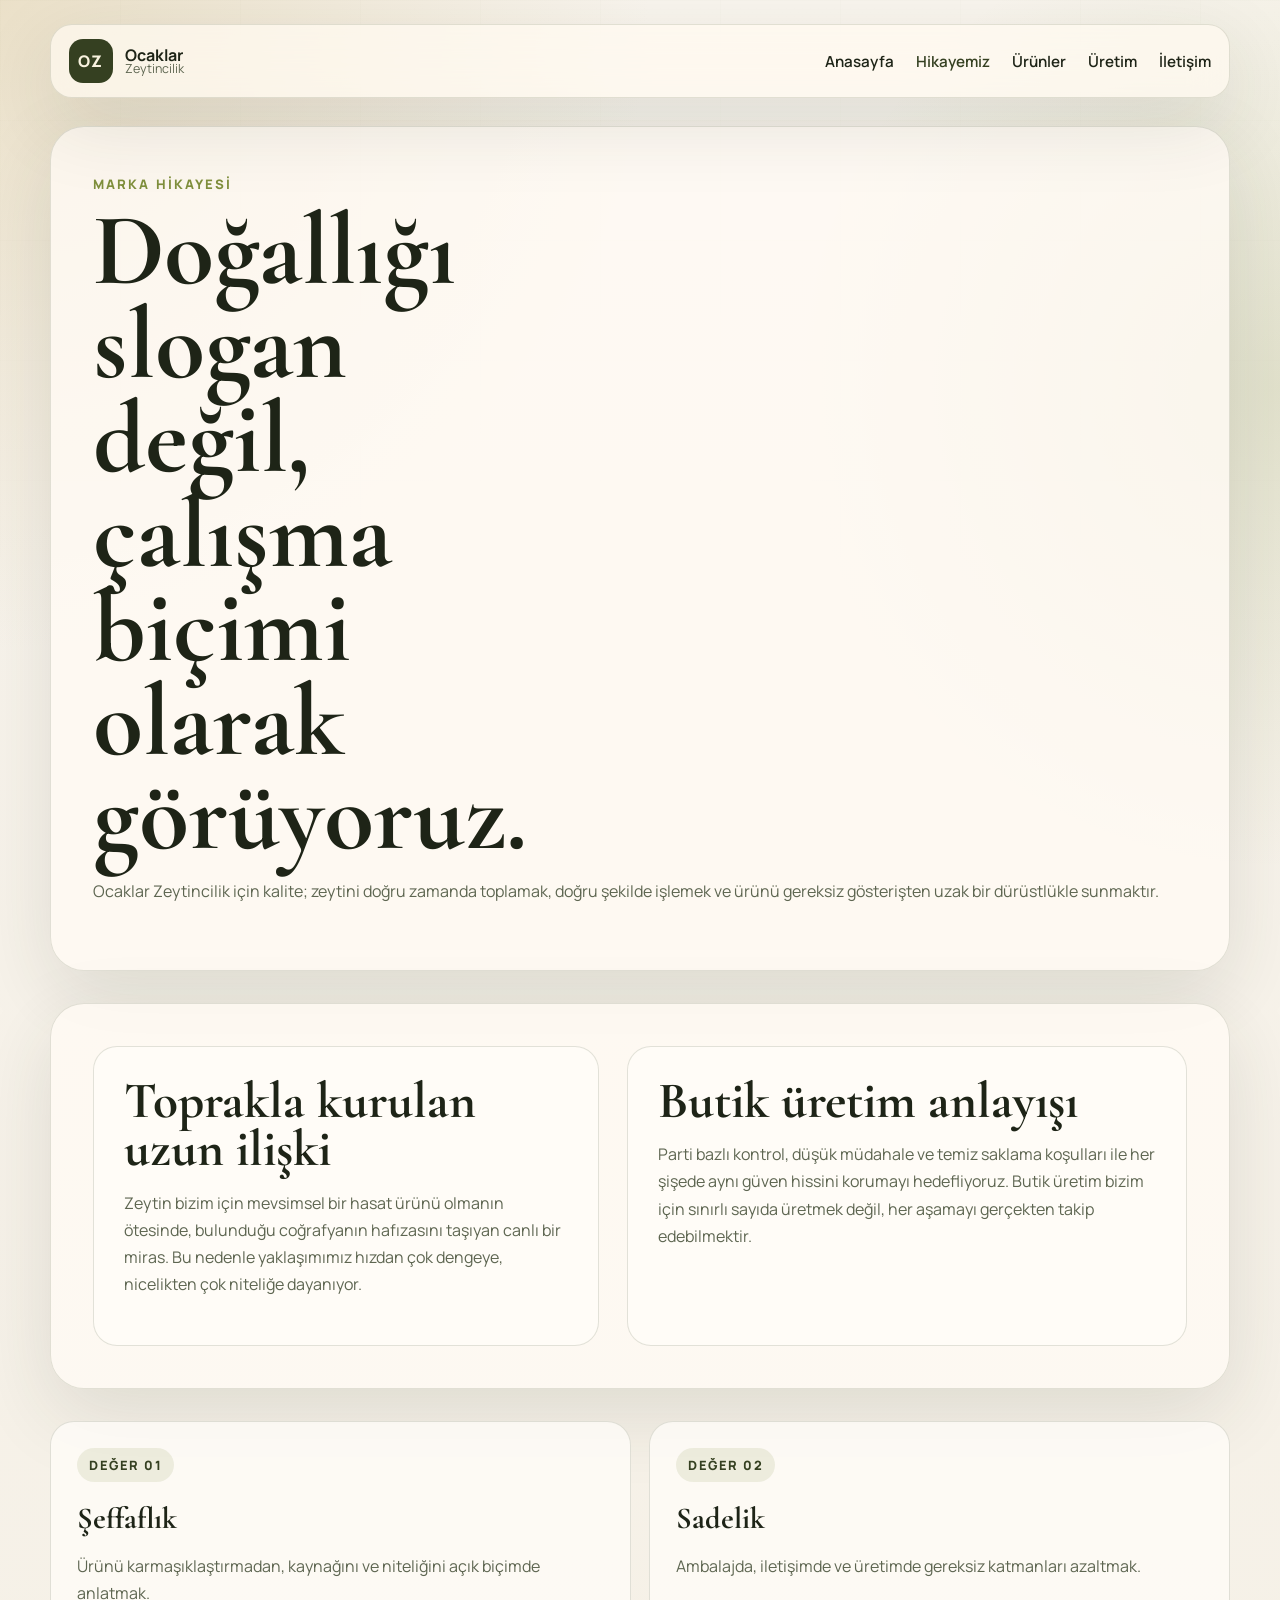
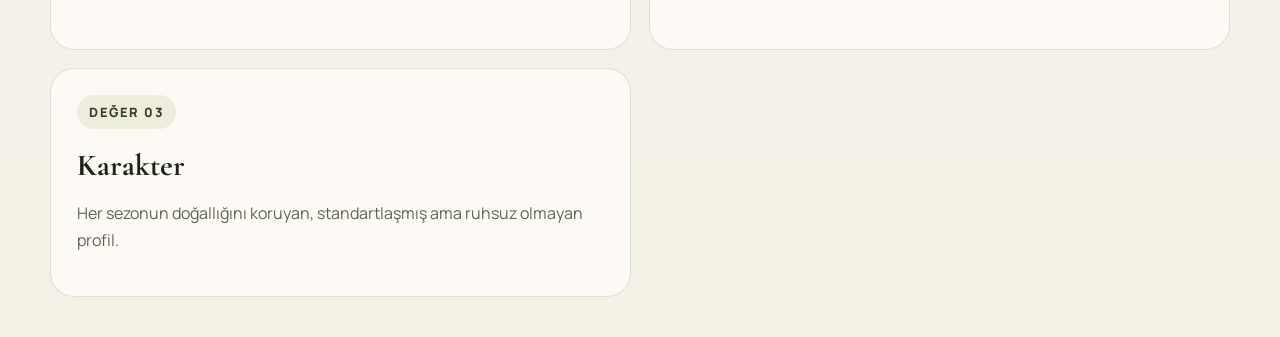
==== hikayemiz.html @ f16ac1ff "website" ====
<!doctype html>
<html lang="tr">
  <head>
    <meta charset="UTF-8" />
    <meta name="viewport" content="width=device-width, initial-scale=1.0" />
    <title>Hikayemiz | Ocaklar Zeytincilik</title>
    <meta
      name="description"
      content="Ocaklar Zeytincilik'in marka hikayesi, üretim yaklaşımı ve değerleri."
    />
    <link rel="preconnect" href="https://fonts.googleapis.com" />
    <link rel="preconnect" href="https://fonts.gstatic.com" crossorigin />
    <link
      href="https://fonts.googleapis.com/css2?family=Cormorant+Garamond:wght@500;600;700&family=Manrope:wght@400;500;600;700;800&display=swap"
      rel="stylesheet"
    />
    <link rel="stylesheet" href="styles.css" />
  </head>
  <body>
    <div class="page-shell">
      <header class="site-header">
        <a class="brand" href="index.html">
          <span class="brand-mark">OZ</span>
          <span class="brand-text">
            <strong>Ocaklar</strong>
            <span>Zeytincilik</span>
          </span>
        </a>
        <button class="menu-toggle" type="button" aria-expanded="false" aria-label="Menüyü aç">
          <span></span>
          <span></span>
        </button>
        <nav class="site-nav">
          <a href="index.html">Anasayfa</a>
          <a class="is-current" href="hikayemiz.html">Hikayemiz</a>
          <a href="urunler.html">Ürünler</a>
          <a href="uretim.html">Üretim</a>
          <a href="iletisim.html">İletişim</a>
        </nav>
      </header>

      <main>
        <section class="page-hero reveal">
          <p class="eyebrow">Marka Hikayesi</p>
          <h1>Doğallığı slogan değil, çalışma biçimi olarak görüyoruz.</h1>
          <p class="hero-text">
            Ocaklar Zeytincilik için kalite; zeytini doğru zamanda toplamak, doğru
            şekilde işlemek ve ürünü gereksiz gösterişten uzak bir dürüstlükle sunmaktır.
          </p>
        </section>

        <section class="story page-story">
          <div class="story-card reveal">
            <h2>Toprakla kurulan uzun ilişki</h2>
            <p>
              Zeytin bizim için mevsimsel bir hasat ürünü olmanın ötesinde, bulunduğu
              coğrafyanın hafızasını taşıyan canlı bir miras. Bu nedenle yaklaşımımız
              hızdan çok dengeye, nicelikten çok niteliğe dayanıyor.
            </p>
          </div>
          <div class="story-card reveal">
            <h2>Butik üretim anlayışı</h2>
            <p>
              Parti bazlı kontrol, düşük müdahale ve temiz saklama koşulları ile her
              şişede aynı güven hissini korumayı hedefliyoruz. Butik üretim bizim için
              sınırlı sayıda üretmek değil, her aşamayı gerçekten takip edebilmektir.
            </p>
          </div>
        </section>

        <section class="values-grid">
          <article class="product-card reveal">
            <span class="product-tag">Değer 01</span>
            <h3>Şeffaflık</h3>
            <p>Ürünü karmaşıklaştırmadan, kaynağını ve niteliğini açık biçimde anlatmak.</p>
          </article>
          <article class="product-card reveal">
            <span class="product-tag">Değer 02</span>
            <h3>Sadelik</h3>
            <p>Ambalajda, iletişimde ve üretimde gereksiz katmanları azaltmak.</p>
          </article>
          <article class="product-card reveal">
            <span class="product-tag">Değer 03</span>
            <h3>Karakter</h3>
            <p>Her sezonun doğallığını koruyan, standartlaşmış ama ruhsuz olmayan profil.</p>
          </article>
        </section>
      </main>
    </div>

    <script src="script.js"></script>
  </body>
</html>
---- styles.css ----
:root {
  --bg: #f5f0e6;
  --surface: rgba(255, 251, 244, 0.8);
  --surface-strong: #fffaf0;
  --card: rgba(40, 48, 30, 0.07);
  --text: #1e2417;
  --muted: #5e6651;
  --accent: #7f8f3c;
  --accent-deep: #354021;
  --accent-soft: #d8c79b;
  --line: rgba(53, 64, 33, 0.14);
  --shadow: 0 24px 80px rgba(42, 47, 29, 0.12);
}

* {
  box-sizing: border-box;
}

html {
  scroll-behavior: smooth;
}

body {
  margin: 0;
  font-family: "Manrope", sans-serif;
  color: var(--text);
  background:
    radial-gradient(circle at top left, rgba(217, 199, 155, 0.45), transparent 28%),
    radial-gradient(circle at right 20%, rgba(127, 143, 60, 0.18), transparent 24%),
    linear-gradient(180deg, #f9f5ee 0%, var(--bg) 100%);
}

body::before {
  content: "";
  position: fixed;
  inset: 0;
  pointer-events: none;
  background-image:
    linear-gradient(rgba(53, 64, 33, 0.03) 1px, transparent 1px),
    linear-gradient(90deg, rgba(53, 64, 33, 0.03) 1px, transparent 1px);
  background-size: 120px 120px;
  mask-image: linear-gradient(180deg, rgba(0, 0, 0, 0.35), transparent 75%);
}

.page-shell {
  width: min(1180px, calc(100% - 32px));
  margin: 24px auto 40px;
}

.site-header {
  position: sticky;
  top: 20px;
  z-index: 20;
  display: flex;
  align-items: center;
  justify-content: space-between;
  gap: 20px;
  padding: 14px 18px;
  border: 1px solid var(--line);
  border-radius: 22px;
  backdrop-filter: blur(18px);
  background: rgba(255, 250, 240, 0.72);
  box-shadow: var(--shadow);
}

.brand {
  display: inline-flex;
  align-items: center;
  gap: 12px;
  color: inherit;
  text-decoration: none;
}

.brand-mark {
  display: grid;
  place-items: center;
  width: 44px;
  height: 44px;
  border-radius: 14px;
  background: var(--accent-deep);
  color: #f8f2df;
  font-weight: 800;
  letter-spacing: 0.08em;
}

.brand-text {
  display: flex;
  flex-direction: column;
  line-height: 1;
}

.brand-text strong {
  font-size: 1rem;
}

.brand-text span {
  font-size: 0.78rem;
  color: var(--muted);
}

.site-nav {
  display: flex;
  align-items: center;
  gap: 22px;
}

.site-nav a {
  color: var(--text);
  text-decoration: none;
  font-weight: 600;
  font-size: 0.95rem;
}

.site-nav a.is-current {
  color: var(--accent-deep);
}

.menu-toggle {
  display: none;
  border: 0;
  padding: 0;
  width: 46px;
  height: 46px;
  border-radius: 14px;
  background: var(--accent-deep);
}

.menu-toggle span {
  display: block;
  width: 18px;
  height: 2px;
  margin: 5px auto;
  background: #fff7e5;
}

main {
  display: grid;
  gap: 32px;
  margin-top: 28px;
}

section {
  position: relative;
}

.hero,
.page-hero,
.story,
.products,
.process,
.contact,
.highlight {
  border: 1px solid var(--line);
  border-radius: 34px;
  background: var(--surface);
  box-shadow: var(--shadow);
}

.hero {
  display: grid;
  grid-template-columns: 1.2fr 0.8fr;
  gap: 28px;
  padding: 56px;
  min-height: 78vh;
  overflow: hidden;
}

.page-hero {
  padding: 48px 42px;
}

.hero::after {
  content: "";
  position: absolute;
  inset: auto -120px -140px auto;
  width: 320px;
  height: 320px;
  border-radius: 50%;
  background: radial-gradient(circle, rgba(127, 143, 60, 0.24), transparent 70%);
}

.eyebrow {
  margin: 0 0 10px;
  font-size: 0.82rem;
  font-weight: 800;
  letter-spacing: 0.16em;
  text-transform: uppercase;
  color: var(--accent);
}

h1,
h2,
h3 {
  margin: 0;
  font-family: "Cormorant Garamond", serif;
  font-weight: 700;
}

h1 {
  max-width: 10ch;
  font-size: clamp(3.8rem, 8vw, 6.4rem);
  line-height: 0.92;
}

h2 {
  font-size: clamp(2.2rem, 4vw, 3.4rem);
  line-height: 0.95;
}

h3 {
  font-size: 1.9rem;
}

.hero-text,
.story-card p,
.product-card p,
.timeline-item p,
.highlight p,
.contact-card p {
  color: var(--muted);
  line-height: 1.7;
  font-size: 1rem;
}

.hero-actions {
  display: flex;
  flex-wrap: wrap;
  gap: 14px;
  margin: 28px 0 30px;
}

.button {
  display: inline-flex;
  align-items: center;
  justify-content: center;
  min-height: 52px;
  padding: 0 22px;
  border-radius: 999px;
  border: 1px solid transparent;
  text-decoration: none;
  font-weight: 700;
  transition: transform 180ms ease, background-color 180ms ease, border-color 180ms ease;
}

.button:hover {
  transform: translateY(-2px);
}

.button-primary {
  background: var(--accent-deep);
  color: #fff7e5;
}

.button-secondary {
  color: var(--accent-deep);
  border-color: rgba(53, 64, 33, 0.16);
  background: rgba(255, 255, 255, 0.5);
}

.hero-metrics {
  display: grid;
  grid-template-columns: repeat(3, minmax(0, 1fr));
  gap: 14px;
  padding: 0;
  margin: 0;
  list-style: none;
}

.hero-metrics li,
.product-card,
.timeline-item,
.story-card,
.contact-card,
.contact-form {
  border: 1px solid var(--line);
  border-radius: 24px;
  background: rgba(255, 253, 248, 0.75);
}

.hero-metrics li {
  padding: 18px;
}

.hero-metrics strong {
  display: block;
  margin-bottom: 8px;
}

.hero-metrics span {
  color: var(--muted);
  font-size: 0.92rem;
  line-height: 1.5;
}

.hero-visual {
  position: relative;
  display: grid;
  place-items: center;
}

.olive-card {
  position: relative;
  width: min(100%, 420px);
  min-height: 520px;
  padding: 26px;
  border-radius: 34px;
  background:
    linear-gradient(180deg, rgba(39, 49, 26, 0.96), rgba(69, 82, 42, 0.92)),
    var(--accent-deep);
  color: #fff7e5;
  overflow: hidden;
}

.olive-badge {
  display: inline-flex;
  padding: 10px 14px;
  border-radius: 999px;
  background: rgba(255, 247, 229, 0.12);
  backdrop-filter: blur(10px);
  font-size: 0.85rem;
  font-weight: 700;
}

.olive-pattern {
  position: absolute;
  inset: 0;
  background:
    radial-gradient(circle at 20% 22%, rgba(216, 199, 155, 0.22), transparent 18%),
    radial-gradient(circle at 78% 30%, rgba(216, 199, 155, 0.14), transparent 16%),
    radial-gradient(circle at 50% 78%, rgba(255, 247, 229, 0.1), transparent 22%);
}

.olive-content {
  position: absolute;
  left: 26px;
  right: 26px;
  bottom: 30px;
}

.olive-content p,
.olive-content span {
  margin: 0;
}

.olive-content p {
  margin-bottom: 8px;
  font-size: 0.85rem;
  letter-spacing: 0.16em;
  text-transform: uppercase;
}

.olive-content h2 {
  margin-bottom: 10px;
  font-size: clamp(2.7rem, 5vw, 4.1rem);
}

.olive-content span {
  display: block;
  max-width: 18ch;
  color: rgba(255, 247, 229, 0.8);
}

.floating-note {
  position: absolute;
  right: 12px;
  bottom: 24px;
  display: grid;
  gap: 6px;
  padding: 16px 18px;
  border: 1px solid rgba(255, 247, 229, 0.2);
  border-radius: 22px;
  backdrop-filter: blur(16px);
  background: rgba(255, 250, 240, 0.78);
  box-shadow: 0 20px 40px rgba(26, 31, 18, 0.16);
}

.section-grid,
.products,
.process,
.contact,
.highlight {
  padding: 42px;
}

.page-links,
.values-grid {
  display: grid;
  grid-template-columns: repeat(2, minmax(0, 1fr));
  gap: 18px;
}

.link-card {
  display: grid;
  gap: 10px;
  padding: 28px;
  border: 1px solid var(--line);
  border-radius: 28px;
  background: rgba(255, 253, 248, 0.78);
  color: inherit;
  text-decoration: none;
  box-shadow: var(--shadow);
  transition: transform 180ms ease, border-color 180ms ease;
}

.link-card:hover {
  transform: translateY(-4px);
  border-color: rgba(53, 64, 33, 0.24);
}

.link-card span {
  color: var(--muted);
  line-height: 1.6;
}

.section-intro {
  display: grid;
  gap: 10px;
  max-width: 760px;
  margin-bottom: 28px;
}

.story {
  display: grid;
  grid-template-columns: 0.95fr 1.05fr;
  gap: 28px;
  padding: 42px;
}

.story-card {
  padding: 30px;
}

.product-grid,
.timeline,
.contact-panel {
  display: grid;
  gap: 18px;
}

.product-grid {
  grid-template-columns: repeat(3, minmax(0, 1fr));
}

.page-products,
.page-timeline {
  margin-top: 0;
}

.product-card,
.timeline-item,
.contact-card,
.contact-form {
  padding: 26px;
}

.product-tag {
  display: inline-flex;
  margin-bottom: 18px;
  padding: 8px 12px;
  border-radius: 999px;
  background: rgba(127, 143, 60, 0.12);
  color: var(--accent-deep);
  font-size: 0.8rem;
  font-weight: 800;
  letter-spacing: 0.12em;
  text-transform: uppercase;
}

.product-card ul {
  padding-left: 18px;
  margin: 18px 0 0;
  color: var(--muted);
}

.timeline {
  grid-template-columns: repeat(4, minmax(0, 1fr));
}

.timeline-item span {
  display: inline-flex;
  margin-bottom: 18px;
  color: var(--accent);
  font-weight: 800;
}

.highlight {
  display: grid;
  grid-template-columns: 0.9fr 1.1fr;
  gap: 20px;
  align-items: center;
  background:
    linear-gradient(135deg, rgba(53, 64, 33, 0.96), rgba(86, 96, 52, 0.9)),
    var(--accent-deep);
  color: #fff7e5;
}

.highlight .eyebrow,
.highlight p {
  color: rgba(255, 247, 229, 0.78);
}

.contact-panel {
  grid-template-columns: 0.8fr 1.2fr;
}

.contact-card {
  display: flex;
  flex-direction: column;
  gap: 14px;
}

.contact-card a {
  color: var(--accent-deep);
  text-decoration: none;
  font-weight: 700;
}

.contact-form {
  display: grid;
  gap: 16px;
}

.contact-form label {
  display: grid;
  gap: 8px;
  font-weight: 700;
}

.contact-form input,
.contact-form textarea {
  width: 100%;
  border: 1px solid rgba(53, 64, 33, 0.16);
  border-radius: 18px;
  padding: 14px 16px;
  font: inherit;
  color: var(--text);
  background: rgba(255, 255, 255, 0.74);
}

.contact-form textarea {
  resize: vertical;
  min-height: 130px;
}

.reveal {
  opacity: 0;
  transform: translateY(22px);
  transition: opacity 700ms ease, transform 700ms ease;
}

.reveal.is-visible {
  opacity: 1;
  transform: translateY(0);
}

@media (max-width: 980px) {
  .hero,
  .page-links,
  .values-grid,
  .story,
  .highlight,
  .contact-panel,
  .product-grid,
  .timeline {
    grid-template-columns: 1fr;
  }

  .hero {
    min-height: auto;
    padding: 32px;
  }

  .hero-metrics {
    grid-template-columns: 1fr;
  }

  .floating-note {
    right: auto;
    left: 18px;
    bottom: 18px;
  }
}

@media (max-width: 720px) {
  .page-shell {
    width: min(100% - 20px, 100%);
    margin-top: 12px;
  }

  .site-header {
    top: 10px;
    padding: 12px 14px;
  }

  .site-nav {
    position: absolute;
    top: calc(100% + 10px);
    left: 0;
    right: 0;
    display: none;
    flex-direction: column;
    align-items: flex-start;
    padding: 18px;
    border: 1px solid var(--line);
    border-radius: 22px;
    background: rgba(255, 250, 240, 0.96);
    box-shadow: var(--shadow);
  }

  .site-nav.is-open {
    display: flex;
  }

  .menu-toggle {
    display: inline-block;
  }

  .section-grid,
  .products,
  .process,
  .contact,
  .highlight,
  .story,
  .page-hero {
    padding: 26px 20px;
    border-radius: 28px;
  }

  h1 {
    max-width: none;
    font-size: clamp(3rem, 16vw, 4.4rem);
  }

  h2 {
    font-size: clamp(2rem, 9vw, 2.8rem);
  }

  .olive-card {
    min-height: 420px;
  }
}
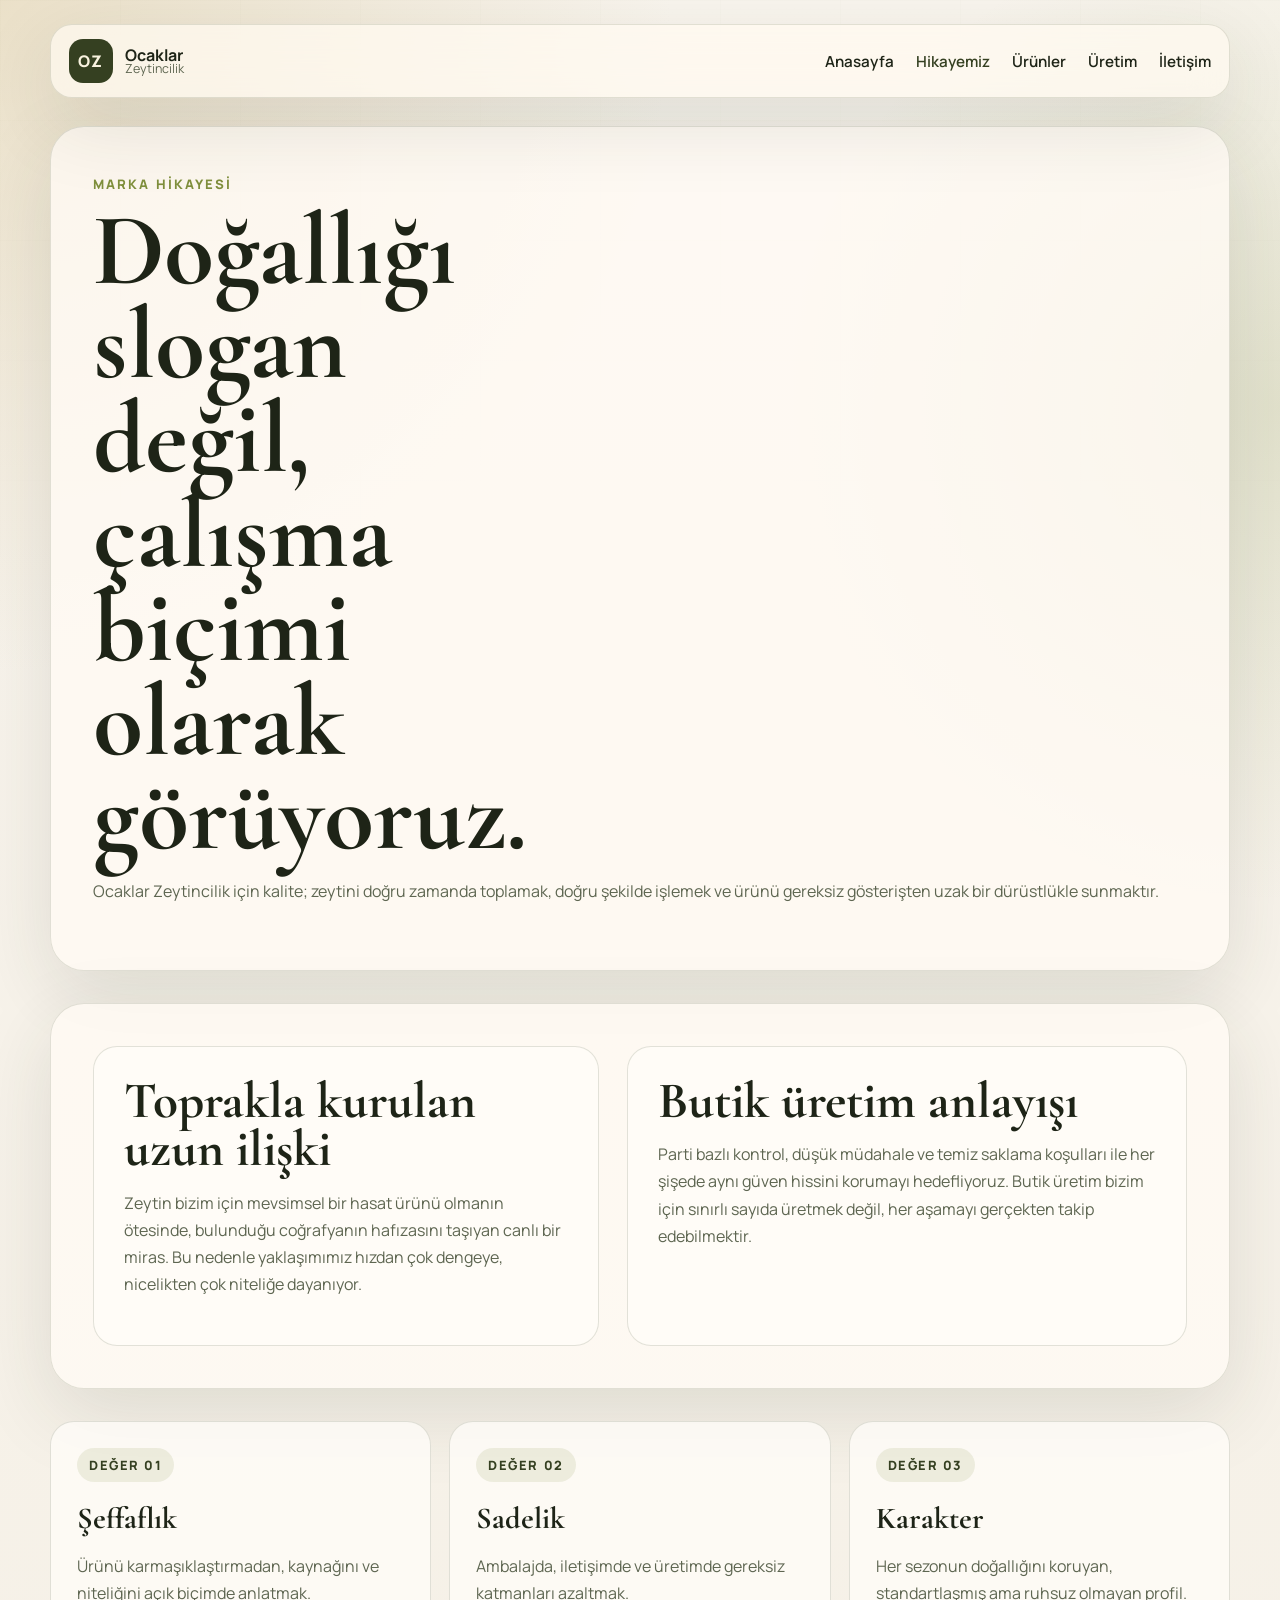
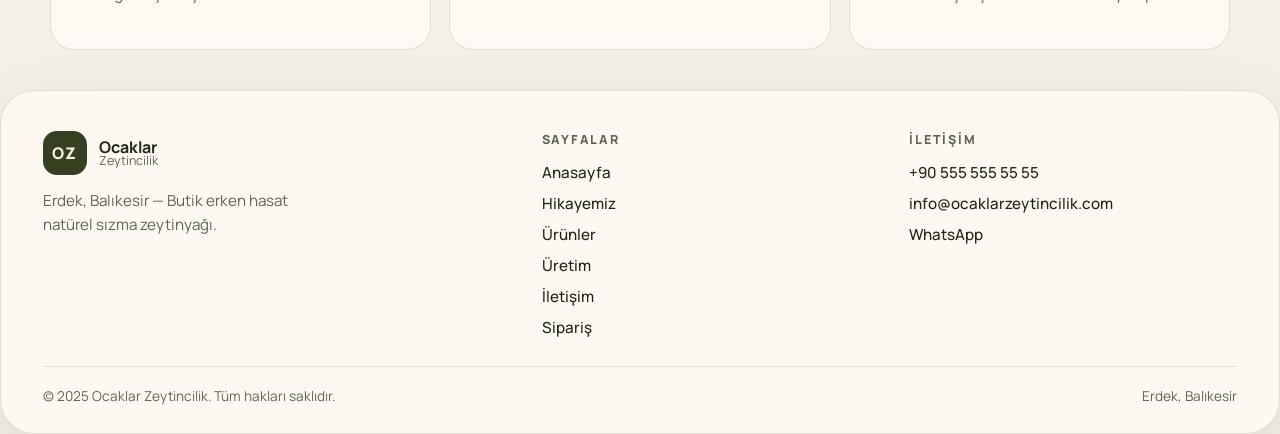
==== commit 61d0b0d7: "improvements" ====
--- a/hikayemiz.html
+++ b/hikayemiz.html
@@ -14,7 +14,12 @@
       href="https://fonts.googleapis.com/css2?family=Cormorant+Garamond:wght@500;600;700&family=Manrope:wght@400;500;600;700;800&display=swap"
       rel="stylesheet"
     />
+    <link rel="icon" href="favicon.svg" type="image/svg+xml" />
     <link rel="stylesheet" href="styles.css" />
+    <meta property="og:type" content="website" />
+    <meta property="og:title" content="Hikayemiz | Ocaklar Zeytincilik" />
+    <meta property="og:description" content="Ocaklar Zeytincilik'in marka hikayesi, üretim yaklaşımı ve değerleri." />
+    <meta property="og:locale" content="tr_TR" />
   </head>
   <body>
     <div class="page-shell">
@@ -88,6 +93,40 @@
       </main>
     </div>
 
+    <footer class="site-footer">
+      <div class="footer-inner">
+        <div class="footer-brand">
+          <a class="brand" href="index.html">
+            <span class="brand-mark">OZ</span>
+            <span class="brand-text">
+              <strong>Ocaklar</strong>
+              <span>Zeytincilik</span>
+            </span>
+          </a>
+          <p class="footer-tagline">Erdek, Balıkesir — Butik erken hasat natürel sızma zeytinyağı.</p>
+        </div>
+        <nav class="footer-nav">
+          <strong>Sayfalar</strong>
+          <a href="index.html">Anasayfa</a>
+          <a href="hikayemiz.html">Hikayemiz</a>
+          <a href="urunler.html">Ürünler</a>
+          <a href="uretim.html">Üretim</a>
+          <a href="iletisim.html">İletişim</a>
+          <a href="siparis.html">Sipariş</a>
+        </nav>
+        <div class="footer-contact">
+          <strong>İletişim</strong>
+          <a href="tel:+905555555555">+90 555 555 55 55</a>
+          <a href="mailto:info@ocaklarzeytincilik.com">info@ocaklarzeytincilik.com</a>
+          <a href="https://wa.me/905555555555?text=Merhaba%20Ocaklar%20Zeytincilik" target="_blank" rel="noreferrer">WhatsApp</a>
+        </div>
+      </div>
+      <div class="footer-bottom">
+        <span>© 2025 Ocaklar Zeytincilik. Tüm hakları saklıdır.</span>
+        <a href="https://maps.google.com/?q=Erdek,Bal%C4%B1kesir" target="_blank" rel="noreferrer">Erdek, Balıkesir</a>
+      </div>
+    </footer>
+
     <script src="script.js"></script>
   </body>
 </html>
--- a/styles.css
+++ b/styles.css
@@ -109,6 +109,11 @@
   text-decoration: none;
   font-weight: 600;
   font-size: 0.95rem;
+  transition: color 180ms ease;
+}
+
+.site-nav a:hover {
+  color: var(--accent-deep);
 }
 
 .site-nav a.is-current {
@@ -169,6 +174,289 @@
   padding: 48px 42px;
 }
 
+.sales-hero,
+.category-section,
+.offer-strip,
+.shop-hero,
+.shop-toolbar,
+.shop-section {
+  border: 1px solid var(--line);
+  border-radius: 34px;
+  background: var(--surface);
+  box-shadow: var(--shadow);
+}
+
+.sales-hero {
+  display: grid;
+  grid-template-columns: 1.15fr 0.85fr;
+  gap: 22px;
+  padding: 42px;
+}
+
+.shop-hero {
+  display: grid;
+  grid-template-columns: minmax(0, 1.2fr) minmax(320px, 0.8fr);
+  gap: 22px;
+  padding: 42px;
+}
+
+.shop-hero-copy {
+  min-width: 0;
+}
+
+.shop-side,
+.shop-chips,
+.toolbar-pills,
+.shop-grid,
+.product-points,
+.shop-card-actions {
+  display: flex;
+  flex-wrap: wrap;
+  gap: 12px;
+}
+
+.shop-side {
+  display: grid;
+}
+
+.shop-chips {
+  margin-top: 24px;
+}
+
+.shop-chips a,
+.pill,
+.mini-link {
+  display: inline-flex;
+  align-items: center;
+  justify-content: center;
+  min-height: 42px;
+  padding: 0 16px;
+  border: 1px solid rgba(53, 64, 33, 0.12);
+  border-radius: 999px;
+  color: var(--accent-deep);
+  text-decoration: none;
+  background: rgba(255, 255, 255, 0.6);
+  font-weight: 700;
+  font-size: 0.92rem;
+}
+
+.pill.is-active {
+  background: var(--accent-deep);
+  color: #fff7e5;
+}
+
+.shop-side-card,
+.shop-card {
+  border: 1px solid var(--line);
+  border-radius: 28px;
+  background: rgba(255, 253, 248, 0.84);
+}
+
+.shop-side-card {
+  display: grid;
+  gap: 8px;
+  padding: 22px;
+}
+
+.shop-side-card span,
+.toolbar-label,
+.image-note,
+.product-points span {
+  color: var(--muted);
+}
+
+.shop-toolbar {
+  display: flex;
+  align-items: center;
+  justify-content: space-between;
+  gap: 18px;
+  padding: 22px 26px;
+}
+
+.toolbar-group {
+  display: grid;
+  gap: 10px;
+}
+
+.toolbar-label {
+  font-size: 0.82rem;
+  font-weight: 800;
+  letter-spacing: 0.12em;
+  text-transform: uppercase;
+}
+
+.shop-section {
+  padding: 34px;
+}
+
+.shop-section-head {
+  display: flex;
+  align-items: end;
+  justify-content: space-between;
+  gap: 20px;
+  margin-bottom: 22px;
+}
+
+.shop-grid {
+  display: grid;
+  grid-template-columns: repeat(3, minmax(0, 1fr));
+  gap: 18px;
+}
+
+.shop-card {
+  overflow: hidden;
+}
+
+.product-image {
+  position: relative;
+  min-height: 260px;
+  padding: 18px;
+  display: flex;
+  flex-direction: column;
+  justify-content: space-between;
+  background: linear-gradient(180deg, rgba(255, 250, 240, 0.4), rgba(234, 225, 205, 0.7));
+}
+
+.image-badge {
+  align-self: flex-start;
+  display: inline-flex;
+  padding: 8px 12px;
+  border-radius: 999px;
+  background: rgba(255, 250, 240, 0.75);
+  color: var(--accent-deep);
+  font-size: 0.78rem;
+  font-weight: 800;
+  letter-spacing: 0.08em;
+  text-transform: uppercase;
+}
+
+.image-note {
+  max-width: 18ch;
+  font-size: 0.92rem;
+  line-height: 1.5;
+}
+
+.image-oil-bottle {
+  background:
+    radial-gradient(circle at 75% 20%, rgba(255, 245, 208, 0.95), transparent 16%),
+    linear-gradient(180deg, rgba(112, 132, 43, 0.3), rgba(54, 69, 23, 0.18)),
+    linear-gradient(180deg, #ebe2c8, #d7c59b);
+}
+
+.image-oil-green {
+  background:
+    radial-gradient(circle at 70% 24%, rgba(255, 252, 236, 0.92), transparent 15%),
+    linear-gradient(180deg, rgba(136, 156, 56, 0.38), rgba(63, 78, 28, 0.22)),
+    linear-gradient(180deg, #edf0d7, #cfcc95);
+}
+
+.image-oil-tin {
+  background:
+    radial-gradient(circle at 20% 25%, rgba(255, 255, 255, 0.55), transparent 15%),
+    linear-gradient(180deg, rgba(112, 120, 98, 0.38), rgba(62, 69, 55, 0.18)),
+    linear-gradient(180deg, #d7ddd6, #afb7ab);
+}
+
+.image-soap-pure {
+  background:
+    linear-gradient(180deg, rgba(255, 255, 255, 0.42), transparent 40%),
+    linear-gradient(180deg, #f3e1bd, #d8bb86);
+}
+
+.image-soap-lavender {
+  background:
+    linear-gradient(180deg, rgba(255, 255, 255, 0.34), transparent 42%),
+    linear-gradient(180deg, #e3d7e8, #b89ec7);
+}
+
+.image-soap-laurel {
+  background:
+    linear-gradient(180deg, rgba(255, 255, 255, 0.34), transparent 42%),
+    linear-gradient(180deg, #d7dfc6, #9baa74);
+}
+
+.image-olive-green {
+  background:
+    radial-gradient(circle at 75% 22%, rgba(255, 255, 255, 0.62), transparent 14%),
+    linear-gradient(180deg, rgba(148, 165, 70, 0.26), rgba(91, 105, 38, 0.2)),
+    linear-gradient(180deg, #e8f0d7, #bdcf8d);
+}
+
+.image-olive-black {
+  background:
+    radial-gradient(circle at 22% 20%, rgba(255, 255, 255, 0.34), transparent 14%),
+    linear-gradient(180deg, rgba(82, 72, 58, 0.28), rgba(42, 37, 29, 0.2)),
+    linear-gradient(180deg, #b5aea6, #71685e);
+}
+
+.image-olive-marinated {
+  background:
+    radial-gradient(circle at 78% 18%, rgba(255, 245, 212, 0.62), transparent 15%),
+    linear-gradient(180deg, rgba(156, 105, 54, 0.2), rgba(108, 69, 28, 0.18)),
+    linear-gradient(180deg, #ead2b0, #c69257);
+}
+
+.shop-card-body {
+  display: grid;
+  gap: 16px;
+  padding: 22px;
+}
+
+.shop-card-top {
+  display: flex;
+  align-items: center;
+  justify-content: space-between;
+  gap: 12px;
+}
+
+.price-tag {
+  color: var(--accent-deep);
+  font-size: 1rem;
+  white-space: nowrap;
+}
+
+.product-points span {
+  display: inline-flex;
+  padding: 8px 12px;
+  border-radius: 999px;
+  background: rgba(127, 143, 60, 0.1);
+  font-size: 0.88rem;
+  line-height: 1.4;
+}
+
+.shop-card-actions {
+  margin-top: 4px;
+}
+
+.sales-summary {
+  display: grid;
+  gap: 16px;
+}
+
+.summary-card,
+.sales-card {
+  border: 1px solid var(--line);
+  border-radius: 24px;
+  background: rgba(255, 253, 248, 0.78);
+}
+
+.summary-card {
+  display: grid;
+  gap: 8px;
+  padding: 22px;
+}
+
+.summary-card strong,
+.sales-meta strong {
+  font-size: 1rem;
+}
+
+.summary-card span,
+.sales-meta span {
+  color: var(--muted);
+  line-height: 1.6;
+}
+
 .hero::after {
   content: "";
   position: absolute;
@@ -251,6 +539,11 @@
   color: #fff7e5;
 }
 
+.button-whatsapp {
+  background: #1f9d55;
+  color: #f7fff9;
+}
+
 .button-secondary {
   color: var(--accent-deep);
   border-color: rgba(53, 64, 33, 0.16);
@@ -382,11 +675,21 @@
   padding: 42px;
 }
 
-.page-links,
-.values-grid {
+.page-links {
   display: grid;
   grid-template-columns: repeat(2, minmax(0, 1fr));
   gap: 18px;
+}
+
+.values-grid {
+  display: grid;
+  grid-template-columns: repeat(3, minmax(0, 1fr));
+  gap: 18px;
+}
+
+.category-section,
+.offer-strip {
+  padding: 42px;
 }
 
 .link-card {
@@ -444,6 +747,40 @@
 .page-products,
 .page-timeline {
   margin-top: 0;
+}
+
+.sales-grid {
+  display: grid;
+  grid-template-columns: repeat(3, minmax(0, 1fr));
+  gap: 18px;
+}
+
+.sales-card {
+  padding: 26px;
+}
+
+.sales-meta {
+  display: grid;
+  gap: 6px;
+  margin-top: 18px;
+  padding-top: 18px;
+  border-top: 1px solid rgba(53, 64, 33, 0.12);
+}
+
+.offer-strip {
+  display: grid;
+  grid-template-columns: 0.9fr 1fr auto;
+  gap: 20px;
+  align-items: center;
+  background:
+    linear-gradient(135deg, rgba(53, 64, 33, 0.96), rgba(86, 96, 52, 0.9)),
+    var(--accent-deep);
+  color: #fff7e5;
+}
+
+.offer-strip .eyebrow,
+.offer-strip p {
+  color: rgba(255, 247, 229, 0.8);
 }
 
 .product-card,
@@ -503,6 +840,13 @@
   grid-template-columns: 0.8fr 1.2fr;
 }
 
+.contact-actions {
+  display: flex;
+  flex-wrap: wrap;
+  gap: 14px;
+  margin-bottom: 18px;
+}
+
 .contact-card {
   display: flex;
   flex-direction: column;
@@ -518,6 +862,34 @@
 .contact-form {
   display: grid;
   gap: 16px;
+}
+
+.embed-card {
+  align-content: start;
+}
+
+.contact-cta-card {
+  align-content: center;
+}
+
+.embed-note {
+  margin: 0;
+  color: var(--muted);
+  line-height: 1.6;
+}
+
+.embed-fallback,
+.map-fallback {
+  margin: 0;
+  color: var(--muted);
+  line-height: 1.6;
+}
+
+.embed-fallback a,
+.map-fallback a {
+  color: var(--accent-deep);
+  font-weight: 700;
+  text-decoration: none;
 }
 
 .contact-form label {
@@ -542,27 +914,172 @@
   min-height: 130px;
 }
 
+.map-section {
+  padding: 42px;
+  border: 1px solid var(--line);
+  border-radius: 34px;
+  background: var(--surface);
+  box-shadow: var(--shadow);
+}
+
+.map-frame {
+  overflow: hidden;
+  border: 1px solid var(--line);
+  border-radius: 28px;
+  background: rgba(255, 253, 248, 0.84);
+  min-height: 420px;
+}
+
+.map-frame iframe {
+  width: 100%;
+  height: 420px;
+  border: 0;
+}
+
+.form-page {
+  padding: 42px;
+  border: 1px solid var(--line);
+  border-radius: 34px;
+  background: var(--surface);
+  box-shadow: var(--shadow);
+}
+
+.form-page-head {
+  display: flex;
+  align-items: end;
+  justify-content: space-between;
+  gap: 18px;
+  margin-bottom: 24px;
+}
+
+.form-page-embed {
+  overflow: hidden;
+  border: 1px solid var(--line);
+  border-radius: 28px;
+  background: rgba(255, 253, 248, 0.84);
+  padding: 10px;
+  min-height: 760px;
+}
+
+.form-page-fallback {
+  margin-top: 16px;
+}
+
 .reveal {
+  opacity: 1;
+  transform: none;
+}
+
+.js .reveal {
   opacity: 0;
   transform: translateY(22px);
   transition: opacity 700ms ease, transform 700ms ease;
 }
 
-.reveal.is-visible {
+.js .reveal.is-visible {
   opacity: 1;
   transform: translateY(0);
 }
 
+.site-footer {
+  margin-top: 40px;
+  padding: 40px 42px 28px;
+  border: 1px solid var(--line);
+  border-radius: 34px;
+  background: var(--surface);
+  box-shadow: var(--shadow);
+}
+
+.footer-inner {
+  display: grid;
+  grid-template-columns: 1.4fr 1fr 1fr;
+  gap: 40px;
+  padding-bottom: 28px;
+  border-bottom: 1px solid var(--line);
+  margin-bottom: 20px;
+}
+
+.footer-brand .brand {
+  display: inline-flex;
+  margin-bottom: 2px;
+}
+
+.footer-tagline {
+  margin: 12px 0 0;
+  color: var(--muted);
+  line-height: 1.6;
+  font-size: 0.95rem;
+  max-width: 28ch;
+}
+
+.footer-nav,
+.footer-contact {
+  display: flex;
+  flex-direction: column;
+  gap: 10px;
+}
+
+.footer-nav strong,
+.footer-contact strong {
+  font-size: 0.78rem;
+  font-weight: 800;
+  letter-spacing: 0.14em;
+  text-transform: uppercase;
+  color: var(--muted);
+  margin-bottom: 4px;
+}
+
+.footer-nav a,
+.footer-contact a {
+  color: var(--text);
+  text-decoration: none;
+  font-size: 0.95rem;
+  font-weight: 500;
+  transition: color 180ms ease;
+}
+
+.footer-nav a:hover,
+.footer-contact a:hover {
+  color: var(--accent-deep);
+}
+
+.footer-bottom {
+  display: flex;
+  align-items: center;
+  justify-content: space-between;
+  gap: 16px;
+  font-size: 0.85rem;
+  color: var(--muted);
+}
+
+.footer-bottom a {
+  color: var(--muted);
+  text-decoration: none;
+}
+
 @media (max-width: 980px) {
   .hero,
+  .sales-hero,
+  .shop-hero,
   .page-links,
   .values-grid,
   .story,
   .highlight,
+  .offer-strip,
   .contact-panel,
   .product-grid,
+  .shop-grid,
+  .sales-grid,
   .timeline {
     grid-template-columns: 1fr;
+  }
+
+  .shop-toolbar,
+  .shop-section-head,
+  .shop-card-top,
+  .form-page-head {
+    flex-direction: column;
+    align-items: flex-start;
   }
 
   .hero {
@@ -578,6 +1095,18 @@
     right: auto;
     left: 18px;
     bottom: 18px;
+  }
+
+  .footer-inner {
+    grid-template-columns: 1fr 1fr;
+  }
+
+  .footer-brand {
+    grid-column: 1 / -1;
+  }
+
+  .values-grid {
+    grid-template-columns: 1fr;
   }
 }
 
@@ -621,7 +1150,15 @@
   .contact,
   .highlight,
   .story,
-  .page-hero {
+  .page-hero,
+  .sales-hero,
+  .shop-hero,
+  .shop-toolbar,
+  .category-section,
+  .shop-section,
+  .form-page,
+  .map-section,
+  .offer-strip {
     padding: 26px 20px;
     border-radius: 28px;
   }
@@ -638,4 +1175,24 @@
   .olive-card {
     min-height: 420px;
   }
-}
+
+  .site-footer {
+    padding: 28px 20px 20px;
+    border-radius: 28px;
+  }
+
+  .footer-inner {
+    grid-template-columns: 1fr;
+    gap: 24px;
+  }
+
+  .footer-brand {
+    grid-column: auto;
+  }
+
+  .footer-bottom {
+    flex-direction: column;
+    align-items: flex-start;
+    gap: 6px;
+  }
+}
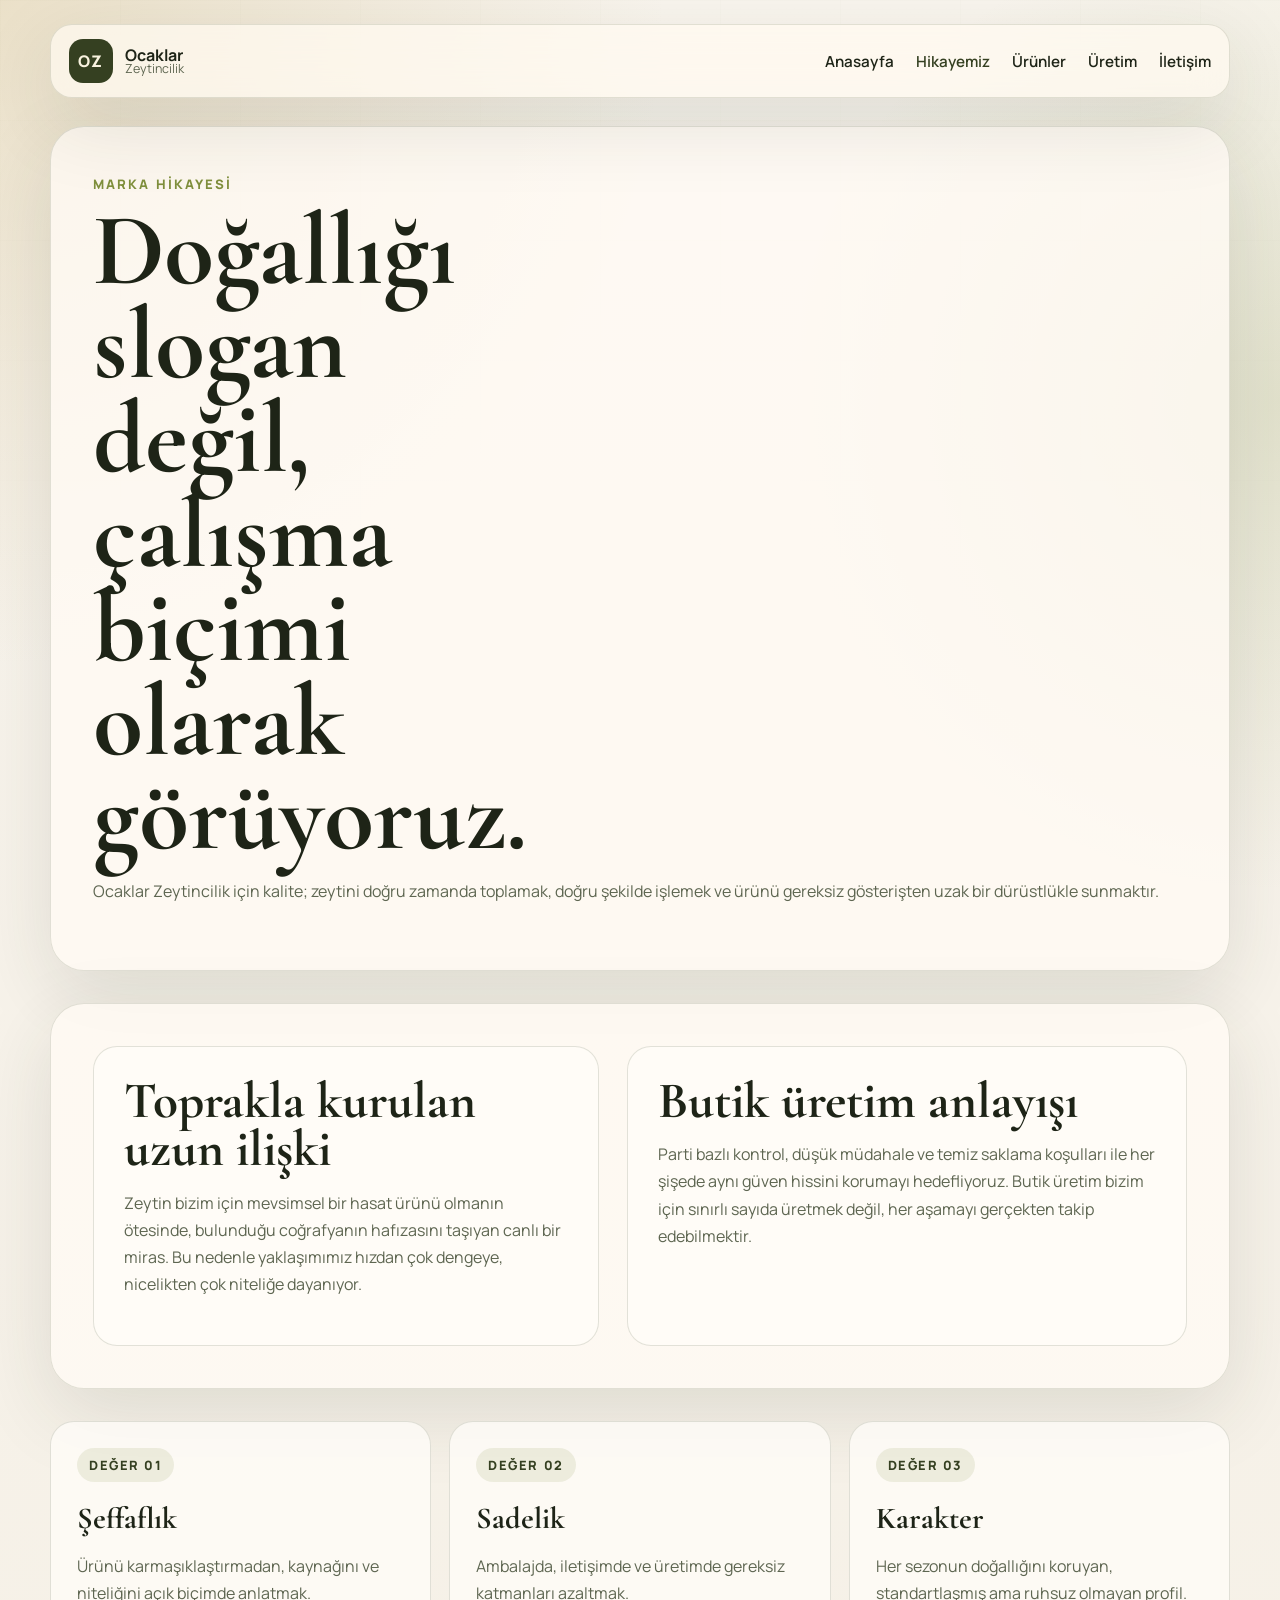
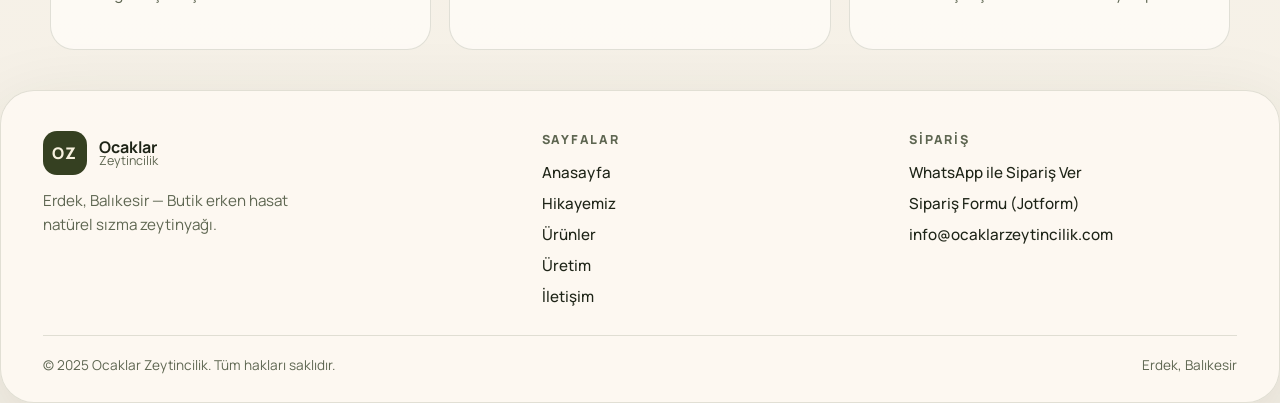
==== commit a37b480e: "website final version" ====
--- a/hikayemiz.html
+++ b/hikayemiz.html
@@ -112,13 +112,12 @@
           <a href="urunler.html">Ürünler</a>
           <a href="uretim.html">Üretim</a>
           <a href="iletisim.html">İletişim</a>
-          <a href="siparis.html">Sipariş</a>
         </nav>
         <div class="footer-contact">
-          <strong>İletişim</strong>
-          <a href="tel:+905555555555">+90 555 555 55 55</a>
+          <strong>Sipariş</strong>
+          <a href="https://wa.me/905555555555?text=Merhaba%20Ocaklar%20Zeytincilik" target="_blank" rel="noreferrer">WhatsApp ile Sipariş Ver</a>
+          <a href="siparis.html">Sipariş Formu (Jotform)</a>
           <a href="mailto:info@ocaklarzeytincilik.com">info@ocaklarzeytincilik.com</a>
-          <a href="https://wa.me/905555555555?text=Merhaba%20Ocaklar%20Zeytincilik" target="_blank" rel="noreferrer">WhatsApp</a>
         </div>
       </div>
       <div class="footer-bottom">
--- a/styles.css
+++ b/styles.css
@@ -337,63 +337,90 @@
 }
 
 .image-oil-bottle {
-  background:
+  background-image: url('images/oil-bottle.svg'),
     radial-gradient(circle at 75% 20%, rgba(255, 245, 208, 0.95), transparent 16%),
     linear-gradient(180deg, rgba(112, 132, 43, 0.3), rgba(54, 69, 23, 0.18)),
     linear-gradient(180deg, #ebe2c8, #d7c59b);
+  background-size: auto 90%, auto, auto, auto;
+  background-position: center bottom, center, center, center;
+  background-repeat: no-repeat, no-repeat, no-repeat, no-repeat;
 }
 
 .image-oil-green {
-  background:
+  background-image: url('images/oil-bottle-daily.svg'),
     radial-gradient(circle at 70% 24%, rgba(255, 252, 236, 0.92), transparent 15%),
     linear-gradient(180deg, rgba(136, 156, 56, 0.38), rgba(63, 78, 28, 0.22)),
     linear-gradient(180deg, #edf0d7, #cfcc95);
+  background-size: auto 90%, auto, auto, auto;
+  background-position: center bottom, center, center, center;
+  background-repeat: no-repeat, no-repeat, no-repeat, no-repeat;
 }
 
 .image-oil-tin {
-  background:
+  background-image: url('images/oil-tin.svg'),
     radial-gradient(circle at 20% 25%, rgba(255, 255, 255, 0.55), transparent 15%),
     linear-gradient(180deg, rgba(112, 120, 98, 0.38), rgba(62, 69, 55, 0.18)),
     linear-gradient(180deg, #d7ddd6, #afb7ab);
+  background-size: 80% auto, auto, auto, auto;
+  background-position: center center, center, center, center;
+  background-repeat: no-repeat, no-repeat, no-repeat, no-repeat;
 }
 
 .image-soap-pure {
-  background:
+  background-image: url('images/soap-pure.svg'),
     linear-gradient(180deg, rgba(255, 255, 255, 0.42), transparent 40%),
     linear-gradient(180deg, #f3e1bd, #d8bb86);
+  background-size: 88% auto, auto, auto;
+  background-position: center center, center, center;
+  background-repeat: no-repeat, no-repeat, no-repeat;
 }
 
 .image-soap-lavender {
-  background:
+  background-image: url('images/soap-lavender.svg'),
     linear-gradient(180deg, rgba(255, 255, 255, 0.34), transparent 42%),
     linear-gradient(180deg, #e3d7e8, #b89ec7);
+  background-size: 88% auto, auto, auto;
+  background-position: center center, center, center;
+  background-repeat: no-repeat, no-repeat, no-repeat;
 }
 
 .image-soap-laurel {
-  background:
+  background-image: url('images/soap-laurel.svg'),
     linear-gradient(180deg, rgba(255, 255, 255, 0.34), transparent 42%),
     linear-gradient(180deg, #d7dfc6, #9baa74);
+  background-size: 88% auto, auto, auto;
+  background-position: center center, center, center;
+  background-repeat: no-repeat, no-repeat, no-repeat;
 }
 
 .image-olive-green {
-  background:
+  background-image: url('images/olive-green.svg'),
     radial-gradient(circle at 75% 22%, rgba(255, 255, 255, 0.62), transparent 14%),
     linear-gradient(180deg, rgba(148, 165, 70, 0.26), rgba(91, 105, 38, 0.2)),
     linear-gradient(180deg, #e8f0d7, #bdcf8d);
+  background-size: auto 90%, auto, auto, auto;
+  background-position: center bottom, center, center, center;
+  background-repeat: no-repeat, no-repeat, no-repeat, no-repeat;
 }
 
 .image-olive-black {
-  background:
+  background-image: url('images/olive-black.svg'),
     radial-gradient(circle at 22% 20%, rgba(255, 255, 255, 0.34), transparent 14%),
     linear-gradient(180deg, rgba(82, 72, 58, 0.28), rgba(42, 37, 29, 0.2)),
     linear-gradient(180deg, #b5aea6, #71685e);
+  background-size: auto 90%, auto, auto, auto;
+  background-position: center bottom, center, center, center;
+  background-repeat: no-repeat, no-repeat, no-repeat, no-repeat;
 }
 
 .image-olive-marinated {
-  background:
+  background-image: url('images/olive-marinated.svg'),
     radial-gradient(circle at 78% 18%, rgba(255, 245, 212, 0.62), transparent 15%),
     linear-gradient(180deg, rgba(156, 105, 54, 0.2), rgba(108, 69, 28, 0.18)),
     linear-gradient(180deg, #ead2b0, #c69257);
+  background-size: auto 90%, auto, auto, auto;
+  background-position: center bottom, center, center, center;
+  background-repeat: no-repeat, no-repeat, no-repeat, no-repeat;
 }
 
 .shop-card-body {
